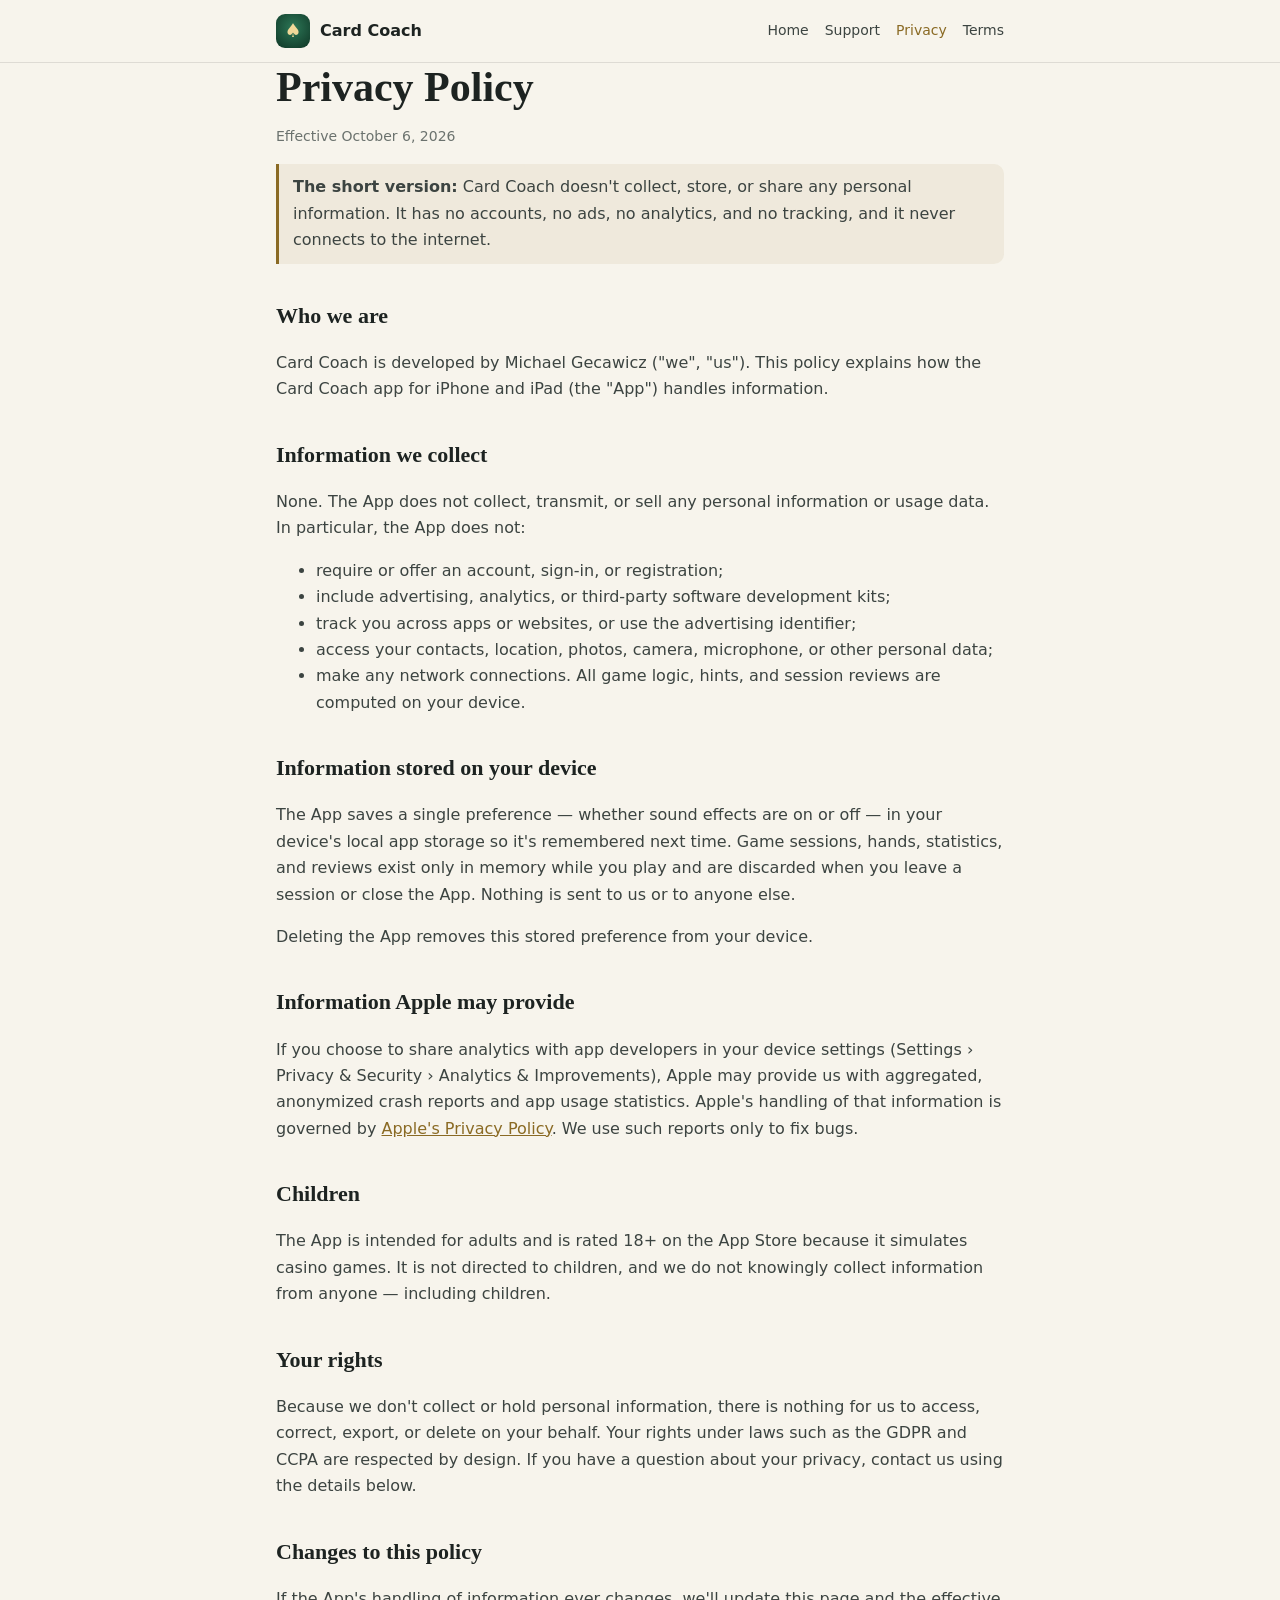
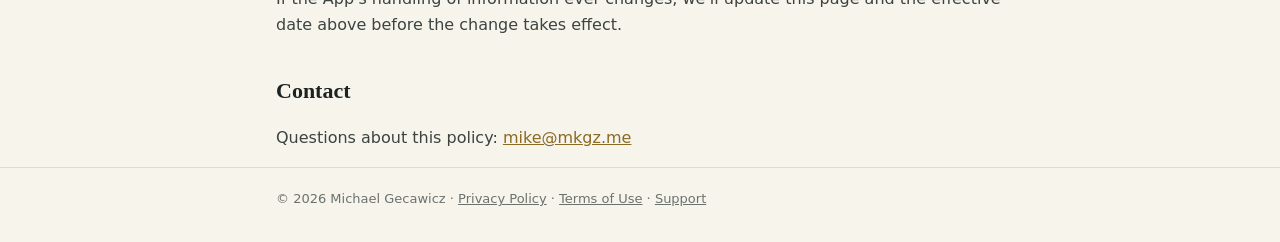
==== privacy.html @ a1fa8916 "Card Coach: native iOS poker and blackjack trainer - SwiftUI port of the Hold'em engine with a progr" ====
<!doctype html>
<html lang="en">
<head>
  <meta charset="utf-8">
  <meta name="viewport" content="width=device-width, initial-scale=1">
  <title>Privacy Policy · Card Coach</title>
  <meta name="description" content="Card Coach collects no personal data. Read the full privacy policy.">
  <link rel="stylesheet" href="style.css">
</head>
<body>
  <header class="site">
    <div class="wrap">
      <a class="brand" href="index.html"><span class="mark">♠</span> Card Coach</a>
      <nav>
        <a href="index.html">Home</a>
        <a href="support.html">Support</a>
        <a href="privacy.html" aria-current="page">Privacy</a>
        <a href="terms.html">Terms</a>
      </nav>
    </div>
  </header>
  <main class="wrap">
    <h1>Privacy Policy</h1>
    <p class="meta">Effective October 6, 2026</p>

    <p class="note"><strong>The short version:</strong> Card Coach doesn't collect, store, or share any personal information. It has no accounts, no ads, no analytics, and no tracking, and it never connects to the internet.</p>

    <h2>Who we are</h2>
    <p>Card Coach is developed by Michael Gecawicz ("we", "us"). This policy explains how the Card Coach app for iPhone and iPad (the "App") handles information.</p>

    <h2>Information we collect</h2>
    <p>None. The App does not collect, transmit, or sell any personal information or usage data. In particular, the App does not:</p>
    <ul>
      <li>require or offer an account, sign-in, or registration;</li>
      <li>include advertising, analytics, or third-party software development kits;</li>
      <li>track you across apps or websites, or use the advertising identifier;</li>
      <li>access your contacts, location, photos, camera, microphone, or other personal data;</li>
      <li>make any network connections. All game logic, hints, and session reviews are computed on your device.</li>
    </ul>

    <h2>Information stored on your device</h2>
    <p>The App saves a single preference — whether sound effects are on or off — in your device's local app storage so it's remembered next time. Game sessions, hands, statistics, and reviews exist only in memory while you play and are discarded when you leave a session or close the App. Nothing is sent to us or to anyone else.</p>
    <p>Deleting the App removes this stored preference from your device.</p>

    <h2>Information Apple may provide</h2>
    <p>If you choose to share analytics with app developers in your device settings (Settings › Privacy &amp; Security › Analytics &amp; Improvements), Apple may provide us with aggregated, anonymized crash reports and app usage statistics. Apple's handling of that information is governed by <a href="https://www.apple.com/legal/privacy/">Apple's Privacy Policy</a>. We use such reports only to fix bugs.</p>

    <h2>Children</h2>
    <p>The App is intended for adults and is rated 18+ on the App Store because it simulates casino games. It is not directed to children, and we do not knowingly collect information from anyone — including children.</p>

    <h2>Your rights</h2>
    <p>Because we don't collect or hold personal information, there is nothing for us to access, correct, export, or delete on your behalf. Your rights under laws such as the GDPR and CCPA are respected by design. If you have a question about your privacy, contact us using the details below.</p>

    <h2>Changes to this policy</h2>
    <p>If the App's handling of information ever changes, we'll update this page and the effective date above before the change takes effect.</p>

    <h2>Contact</h2>
    <p>Questions about this policy: <a href="mailto:mike@mkgz.me">mike@mkgz.me</a></p>
  </main>
  <footer class="site">
    <div class="wrap">© 2026 Michael Gecawicz · <a href="privacy.html">Privacy Policy</a> · <a href="terms.html">Terms of Use</a> · <a href="support.html">Support</a></div>
  </footer>
</body>
</html>
---- style.css ----
:root {
  --bg: #0a0e0d;
  --panel: #141a19;
  --line: rgba(255, 255, 255, 0.1);
  --text: #ece6d6;
  --text-2: #c3bfb2;
  --muted: #8d968f;
  --accent: #d9b56c;
  --accent-2: #f1d899;
  --felt: #1b553d;
  color-scheme: dark;
}
@media (prefers-color-scheme: light) {
  :root:not([data-theme="dark"]) {
    --bg: #f7f4ec;
    --panel: #ffffff;
    --line: rgba(0, 0, 0, 0.1);
    --text: #1d2321;
    --text-2: #3c4441;
    --muted: #6b726e;
    --accent: #8a6a24;
    --accent-2: #6f541a;
    --felt: #2c7656;
    color-scheme: light;
  }
}
* { box-sizing: border-box; }
body {
  margin: 0;
  background: var(--bg);
  color: var(--text);
  font: 16px/1.65 -apple-system, BlinkMacSystemFont, "Segoe UI", system-ui, sans-serif;
  -webkit-font-smoothing: antialiased;
}
a { color: var(--accent); }
a:hover { color: var(--accent-2); }
.wrap { max-width: 760px; margin: 0 auto; padding: 0 16px; }
header.site {
  border-bottom: 1px solid var(--line);
  padding: 14px 0;
}
header.site .wrap { display: flex; align-items: center; justify-content: space-between; gap: 12px; flex-wrap: wrap; }
.brand { display: flex; align-items: center; gap: 10px; color: var(--text); text-decoration: none; font-weight: 700; }
.brand .mark {
  width: 34px; height: 34px; border-radius: 9px; display: grid; place-items: center;
  background: radial-gradient(circle at 50% 40%, #2c7656, #0f3626); color: #f1d899; font-size: 19px;
}
nav { display: flex; gap: 16px; flex-wrap: wrap; font-size: 14px; }
nav a { color: var(--text-2); text-decoration: none; }
nav a[aria-current="page"], nav a:hover { color: var(--accent); }
main { padding: 36px 0 56px; }
h1 { font-family: ui-serif, Georgia, serif; font-size: clamp(30px, 6vw, 42px); line-height: 1.15; margin: 0 0 8px; }
h2 { font-family: ui-serif, Georgia, serif; font-size: 22px; margin: 34px 0 8px; }
h3 { font-size: 16px; margin: 22px 0 4px; }
p, li { color: var(--text-2); }
.lede { font-size: 18px; color: var(--text-2); }
.meta { color: var(--muted); font-size: 14px; }
.card {
  background: var(--panel); border: 1px solid var(--line); border-radius: 14px; padding: 18px 20px; margin: 16px 0;
}
.card h3:first-child { margin-top: 0; }
.grid { display: grid; grid-template-columns: repeat(auto-fit, minmax(220px, 1fr)); gap: 14px; }
.note {
  border-left: 3px solid var(--accent); padding: 10px 14px; background: color-mix(in srgb, var(--accent) 8%, transparent);
  border-radius: 0 10px 10px 0; color: var(--text-2);
}
.button {
  display: inline-block; padding: 11px 18px; border-radius: 11px; font-weight: 700; text-decoration: none;
  background: linear-gradient(180deg, #f1d899, #d9b56c); color: #231a07;
}
footer.site { border-top: 1px solid var(--line); padding: 20px 0 32px; color: var(--muted); font-size: 13px; }
footer.site a { color: var(--muted); }
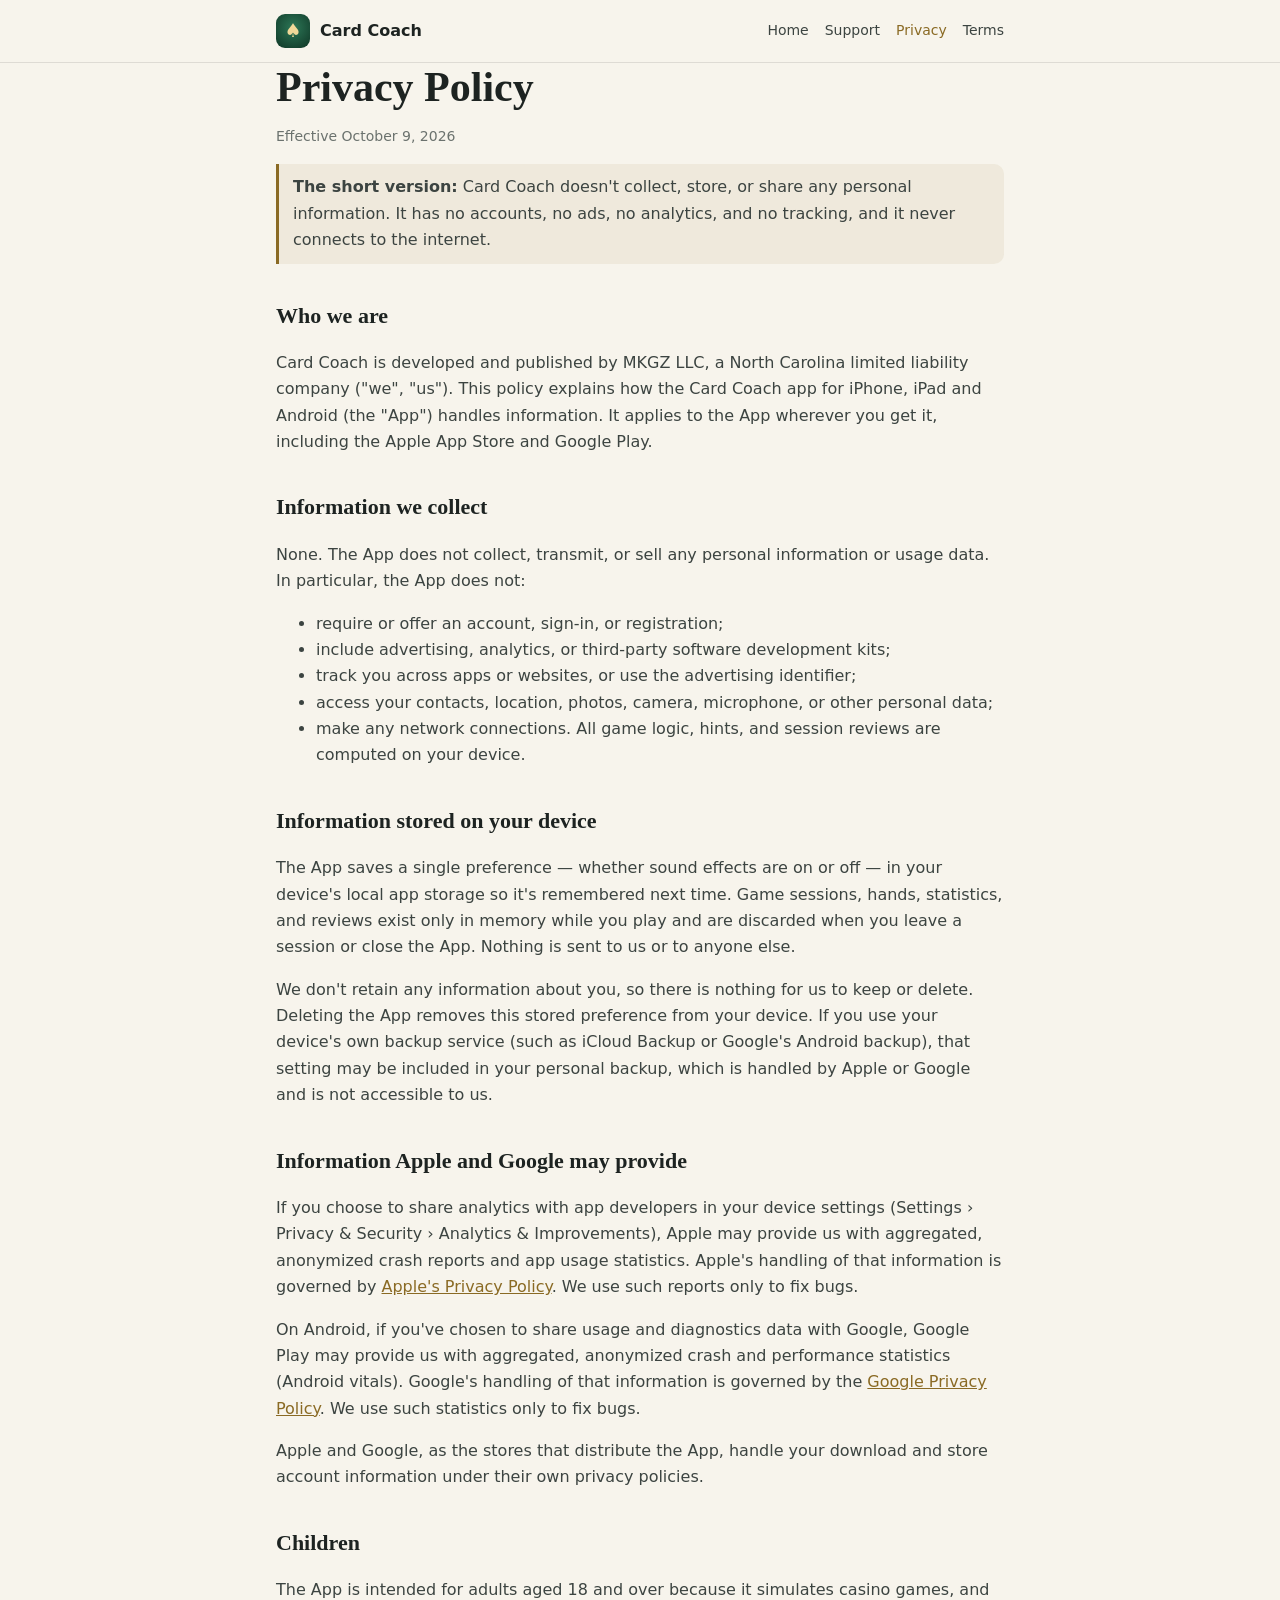
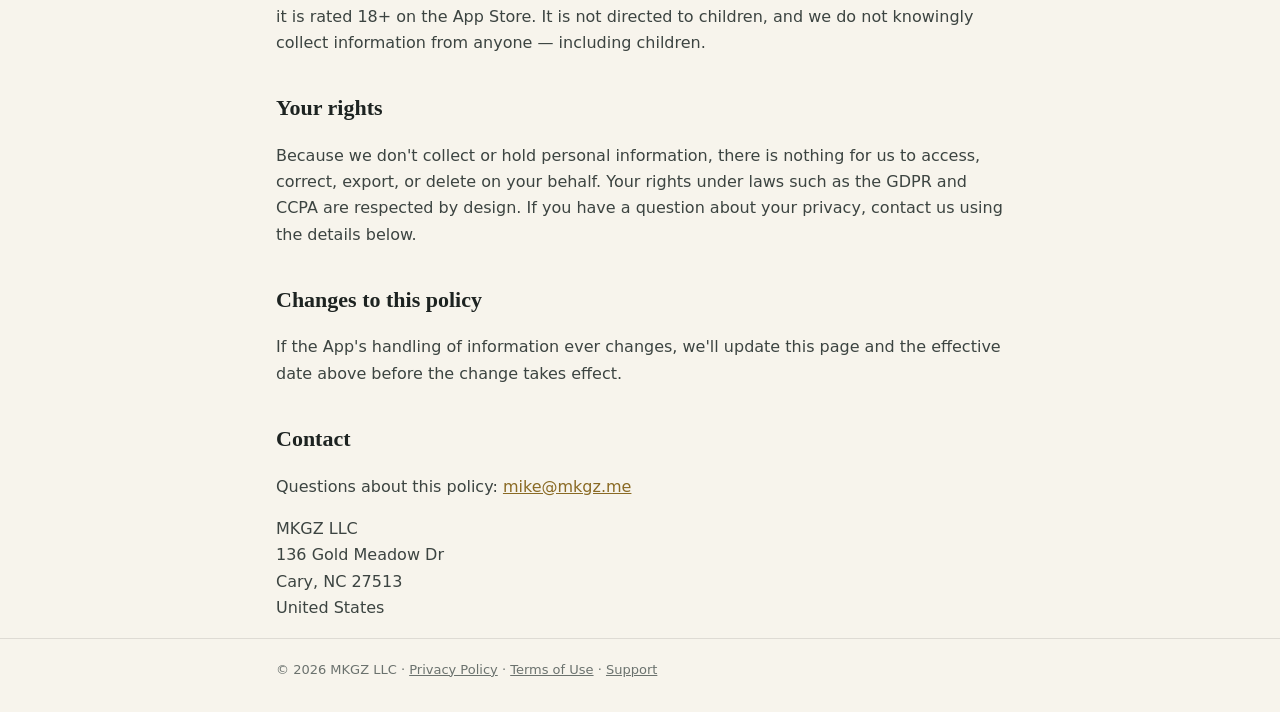
==== commit d50ec1a3: "site: name MKGZ LLC as publisher and cover Android Privacy policy and terms now come from MKGZ LLC a" ====
--- a/privacy.html
+++ b/privacy.html
@@ -21,12 +21,12 @@
   </header>
   <main class="wrap">
     <h1>Privacy Policy</h1>
-    <p class="meta">Effective October 6, 2026</p>
+    <p class="meta">Effective October 9, 2026</p>
 
     <p class="note"><strong>The short version:</strong> Card Coach doesn't collect, store, or share any personal information. It has no accounts, no ads, no analytics, and no tracking, and it never connects to the internet.</p>
 
     <h2>Who we are</h2>
-    <p>Card Coach is developed by Michael Gecawicz ("we", "us"). This policy explains how the Card Coach app for iPhone and iPad (the "App") handles information.</p>
+    <p>Card Coach is developed and published by MKGZ LLC, a North Carolina limited liability company ("we", "us"). This policy explains how the Card Coach app for iPhone, iPad and Android (the "App") handles information. It applies to the App wherever you get it, including the Apple App Store and Google Play.</p>
 
     <h2>Information we collect</h2>
     <p>None. The App does not collect, transmit, or sell any personal information or usage data. In particular, the App does not:</p>
@@ -40,13 +40,15 @@
 
     <h2>Information stored on your device</h2>
     <p>The App saves a single preference — whether sound effects are on or off — in your device's local app storage so it's remembered next time. Game sessions, hands, statistics, and reviews exist only in memory while you play and are discarded when you leave a session or close the App. Nothing is sent to us or to anyone else.</p>
-    <p>Deleting the App removes this stored preference from your device.</p>
+    <p>We don't retain any information about you, so there is nothing for us to keep or delete. Deleting the App removes this stored preference from your device. If you use your device's own backup service (such as iCloud Backup or Google's Android backup), that setting may be included in your personal backup, which is handled by Apple or Google and is not accessible to us.</p>
 
-    <h2>Information Apple may provide</h2>
+    <h2>Information Apple and Google may provide</h2>
     <p>If you choose to share analytics with app developers in your device settings (Settings › Privacy &amp; Security › Analytics &amp; Improvements), Apple may provide us with aggregated, anonymized crash reports and app usage statistics. Apple's handling of that information is governed by <a href="https://www.apple.com/legal/privacy/">Apple's Privacy Policy</a>. We use such reports only to fix bugs.</p>
+    <p>On Android, if you've chosen to share usage and diagnostics data with Google, Google Play may provide us with aggregated, anonymized crash and performance statistics (Android vitals). Google's handling of that information is governed by the <a href="https://policies.google.com/privacy">Google Privacy Policy</a>. We use such statistics only to fix bugs.</p>
+    <p>Apple and Google, as the stores that distribute the App, handle your download and store account information under their own privacy policies.</p>
 
     <h2>Children</h2>
-    <p>The App is intended for adults and is rated 18+ on the App Store because it simulates casino games. It is not directed to children, and we do not knowingly collect information from anyone — including children.</p>
+    <p>The App is intended for adults aged 18 and over because it simulates casino games, and it is rated 18+ on the App Store. It is not directed to children, and we do not knowingly collect information from anyone — including children.</p>
 
     <h2>Your rights</h2>
     <p>Because we don't collect or hold personal information, there is nothing for us to access, correct, export, or delete on your behalf. Your rights under laws such as the GDPR and CCPA are respected by design. If you have a question about your privacy, contact us using the details below.</p>
@@ -56,9 +58,10 @@
 
     <h2>Contact</h2>
     <p>Questions about this policy: <a href="mailto:mike@mkgz.me">mike@mkgz.me</a></p>
+    <p>MKGZ LLC<br>136 Gold Meadow Dr<br>Cary, NC 27513<br>United States</p>
   </main>
   <footer class="site">
-    <div class="wrap">© 2026 Michael Gecawicz · <a href="privacy.html">Privacy Policy</a> · <a href="terms.html">Terms of Use</a> · <a href="support.html">Support</a></div>
+    <div class="wrap">© 2026 MKGZ LLC · <a href="privacy.html">Privacy Policy</a> · <a href="terms.html">Terms of Use</a> · <a href="support.html">Support</a></div>
   </footer>
 </body>
 </html>
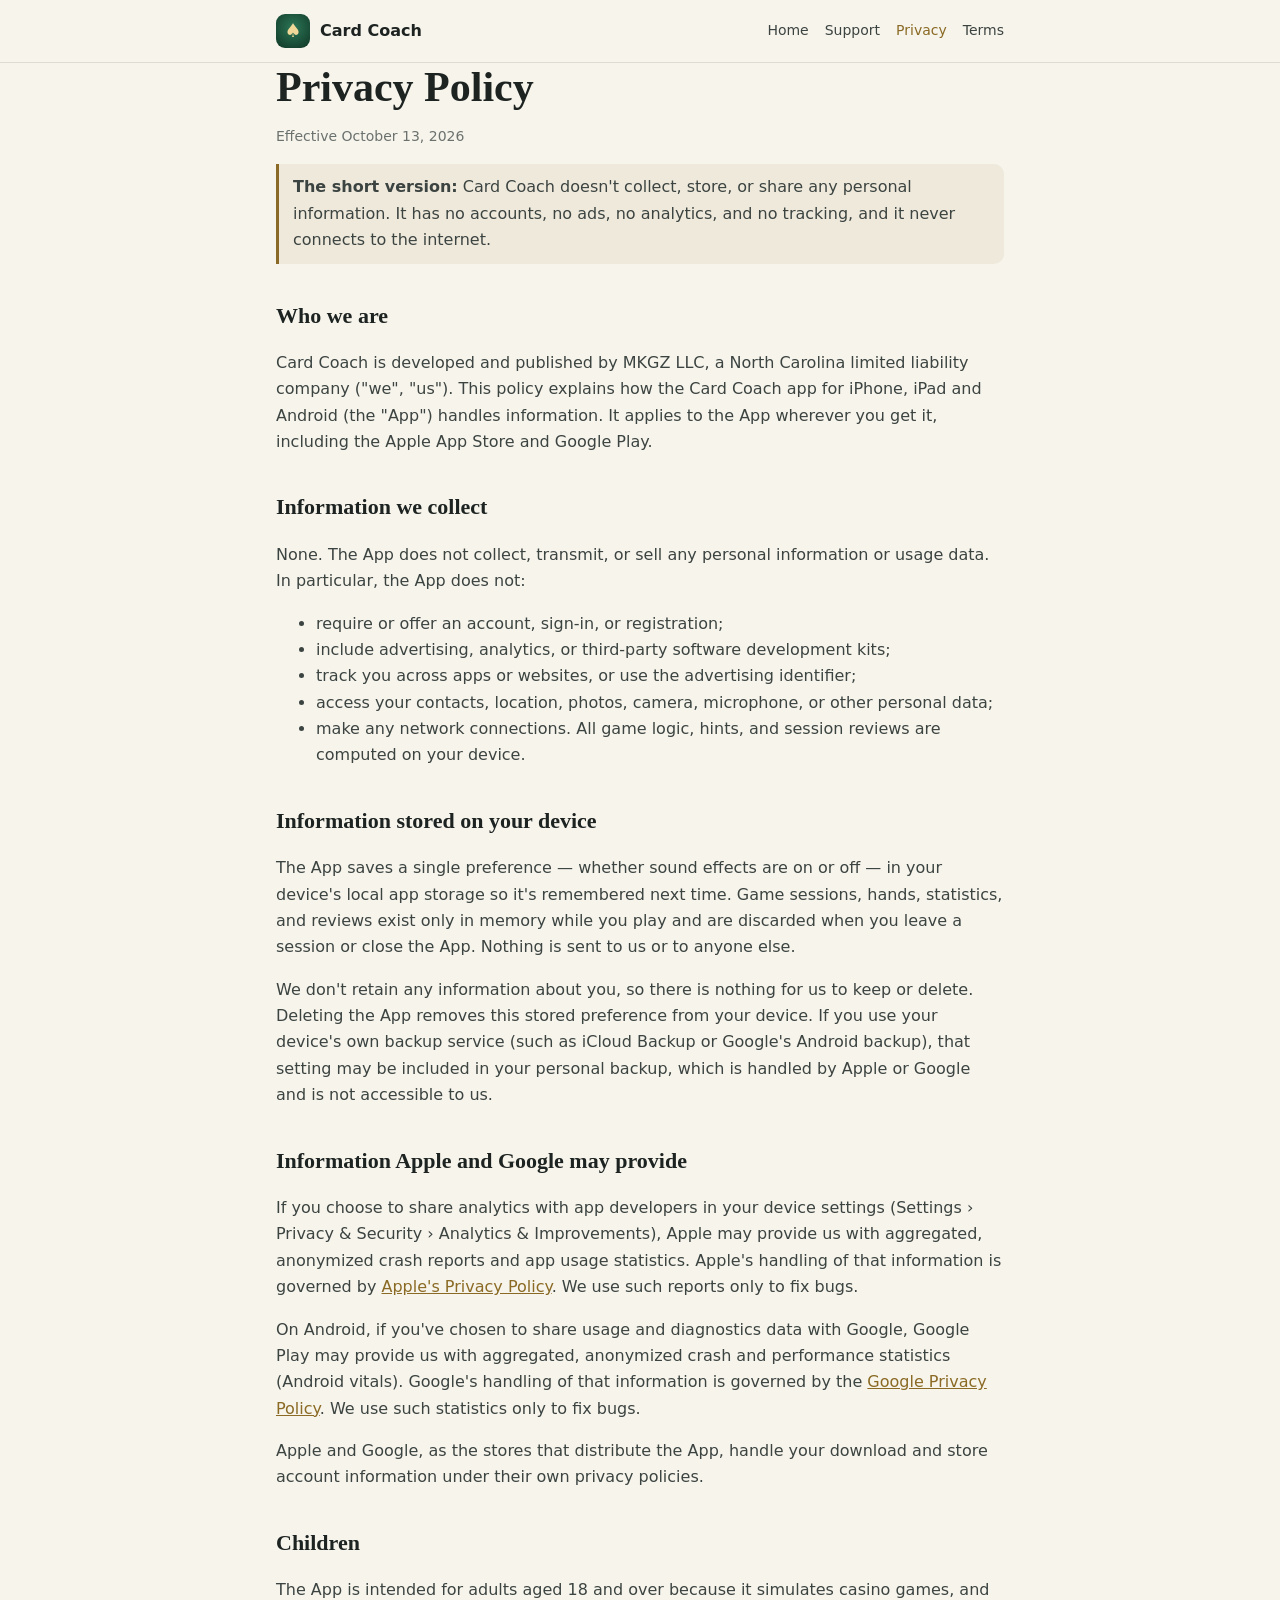
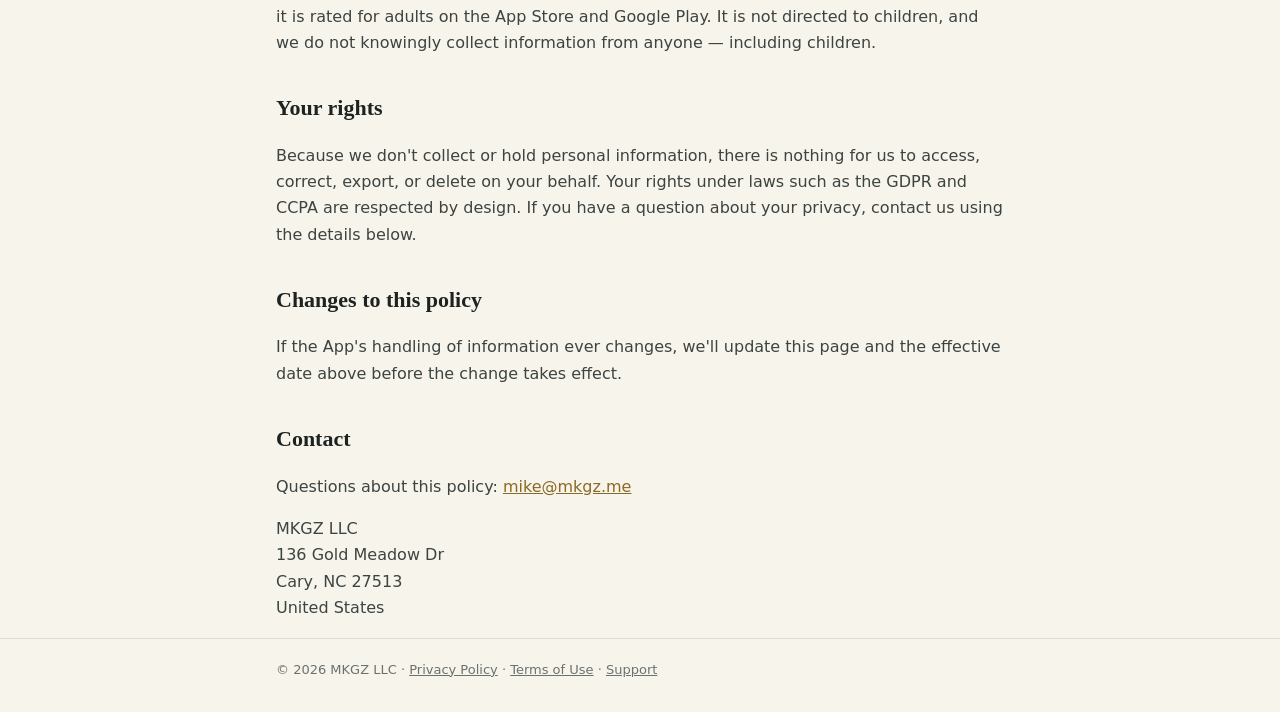
==== commit f9261fc0: "site: privacy policy notes the adult rating on Google Play too Co-Authored-By: Claude Opus 5.5 <nore" ====
--- a/privacy.html
+++ b/privacy.html
@@ -21,7 +21,7 @@
   </header>
   <main class="wrap">
     <h1>Privacy Policy</h1>
-    <p class="meta">Effective October 9, 2026</p>
+    <p class="meta">Effective October 13, 2026</p>
 
     <p class="note"><strong>The short version:</strong> Card Coach doesn't collect, store, or share any personal information. It has no accounts, no ads, no analytics, and no tracking, and it never connects to the internet.</p>
 
@@ -48,7 +48,7 @@
     <p>Apple and Google, as the stores that distribute the App, handle your download and store account information under their own privacy policies.</p>
 
     <h2>Children</h2>
-    <p>The App is intended for adults aged 18 and over because it simulates casino games, and it is rated 18+ on the App Store. It is not directed to children, and we do not knowingly collect information from anyone — including children.</p>
+    <p>The App is intended for adults aged 18 and over because it simulates casino games, and it is rated for adults on the App Store and Google Play. It is not directed to children, and we do not knowingly collect information from anyone — including children.</p>
 
     <h2>Your rights</h2>
     <p>Because we don't collect or hold personal information, there is nothing for us to access, correct, export, or delete on your behalf. Your rights under laws such as the GDPR and CCPA are respected by design. If you have a question about your privacy, contact us using the details below.</p>
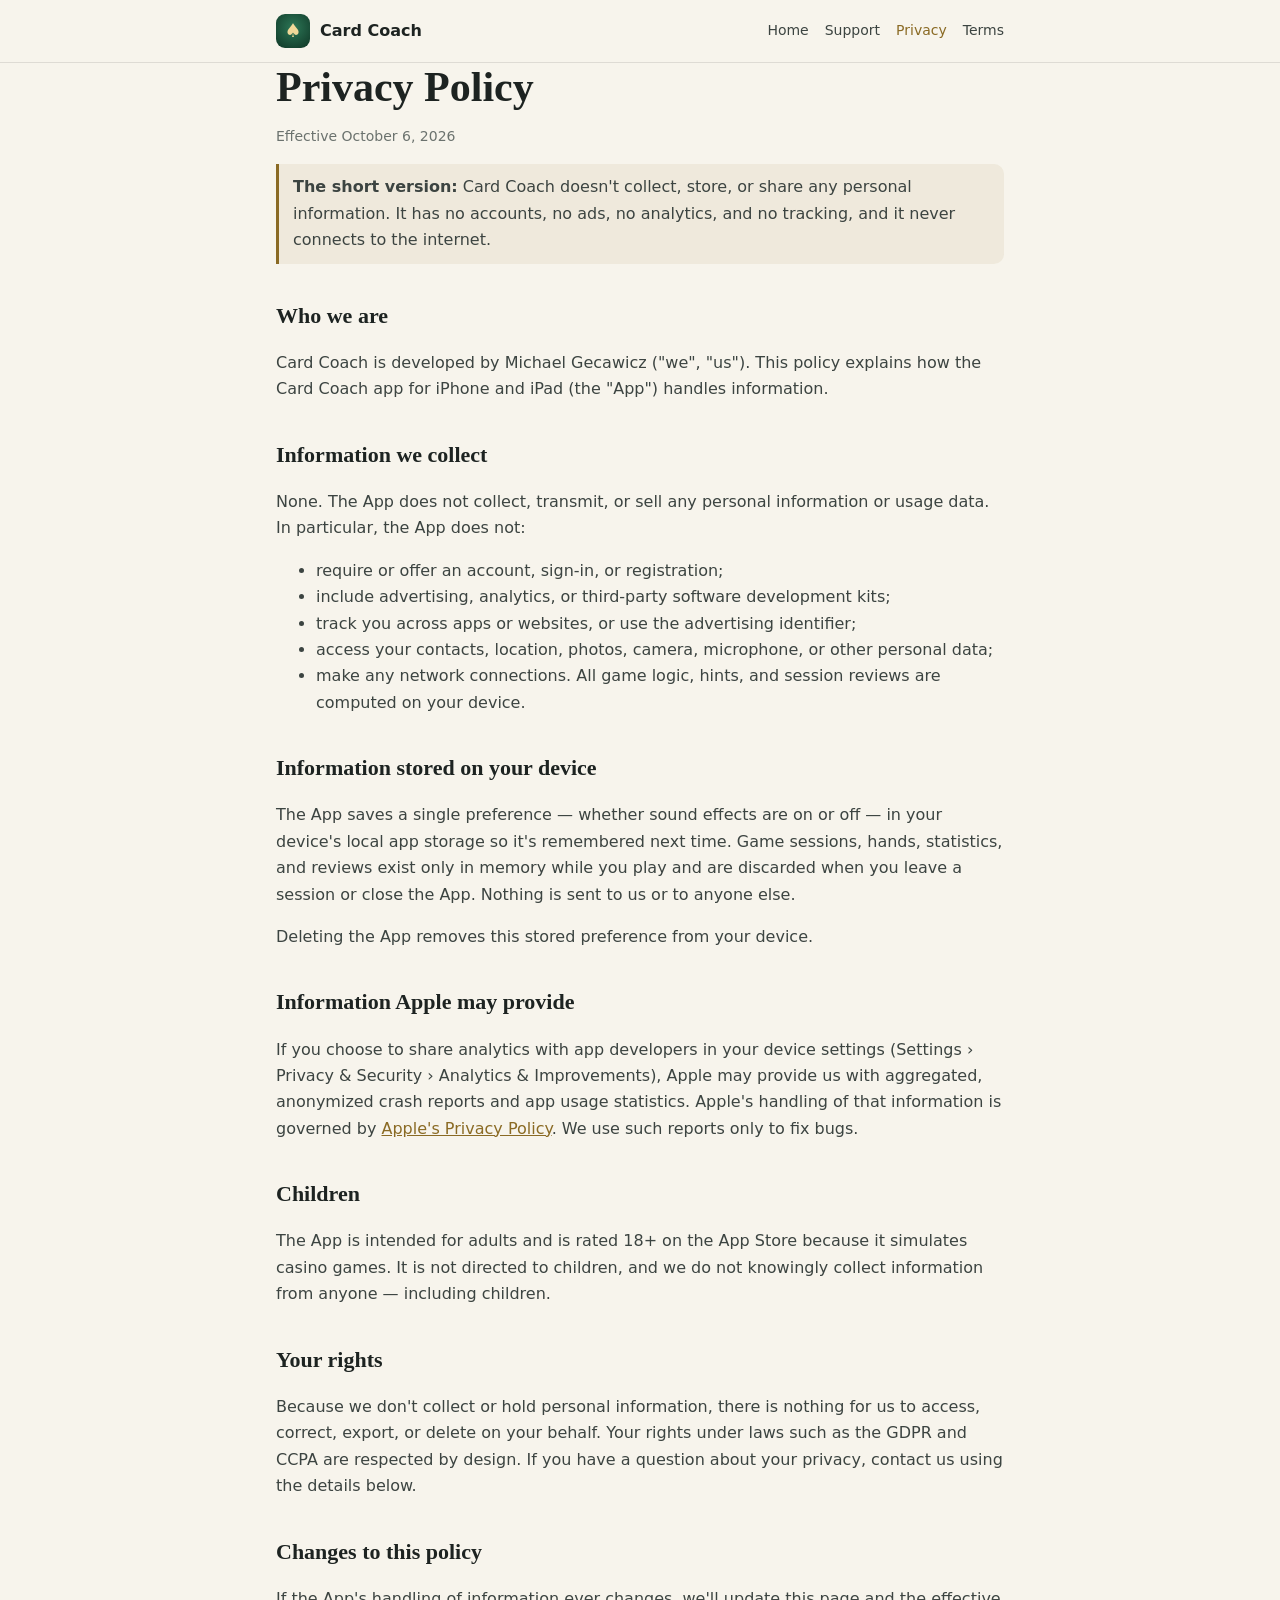
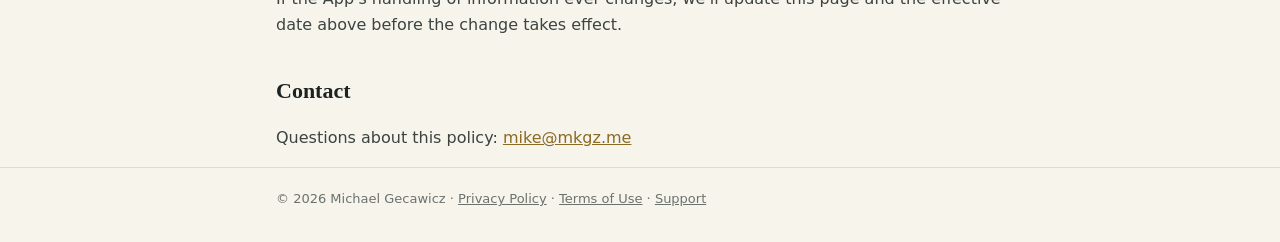
==== commit e8896a13: "Publish site and web app (6ef60bc)" ====
--- a/privacy.html
+++ b/privacy.html
@@ -21,12 +21,12 @@
   </header>
   <main class="wrap">
     <h1>Privacy Policy</h1>
-    <p class="meta">Effective October 13, 2026</p>
+    <p class="meta">Effective October 6, 2026</p>
 
     <p class="note"><strong>The short version:</strong> Card Coach doesn't collect, store, or share any personal information. It has no accounts, no ads, no analytics, and no tracking, and it never connects to the internet.</p>
 
     <h2>Who we are</h2>
-    <p>Card Coach is developed and published by MKGZ LLC, a North Carolina limited liability company ("we", "us"). This policy explains how the Card Coach app for iPhone, iPad and Android (the "App") handles information. It applies to the App wherever you get it, including the Apple App Store and Google Play.</p>
+    <p>Card Coach is developed by Michael Gecawicz ("we", "us"). This policy explains how the Card Coach app for iPhone and iPad (the "App") handles information.</p>
 
     <h2>Information we collect</h2>
     <p>None. The App does not collect, transmit, or sell any personal information or usage data. In particular, the App does not:</p>
@@ -40,15 +40,13 @@
 
     <h2>Information stored on your device</h2>
     <p>The App saves a single preference — whether sound effects are on or off — in your device's local app storage so it's remembered next time. Game sessions, hands, statistics, and reviews exist only in memory while you play and are discarded when you leave a session or close the App. Nothing is sent to us or to anyone else.</p>
-    <p>We don't retain any information about you, so there is nothing for us to keep or delete. Deleting the App removes this stored preference from your device. If you use your device's own backup service (such as iCloud Backup or Google's Android backup), that setting may be included in your personal backup, which is handled by Apple or Google and is not accessible to us.</p>
+    <p>Deleting the App removes this stored preference from your device.</p>
 
-    <h2>Information Apple and Google may provide</h2>
+    <h2>Information Apple may provide</h2>
     <p>If you choose to share analytics with app developers in your device settings (Settings › Privacy &amp; Security › Analytics &amp; Improvements), Apple may provide us with aggregated, anonymized crash reports and app usage statistics. Apple's handling of that information is governed by <a href="https://www.apple.com/legal/privacy/">Apple's Privacy Policy</a>. We use such reports only to fix bugs.</p>
-    <p>On Android, if you've chosen to share usage and diagnostics data with Google, Google Play may provide us with aggregated, anonymized crash and performance statistics (Android vitals). Google's handling of that information is governed by the <a href="https://policies.google.com/privacy">Google Privacy Policy</a>. We use such statistics only to fix bugs.</p>
-    <p>Apple and Google, as the stores that distribute the App, handle your download and store account information under their own privacy policies.</p>
 
     <h2>Children</h2>
-    <p>The App is intended for adults aged 18 and over because it simulates casino games, and it is rated for adults on the App Store and Google Play. It is not directed to children, and we do not knowingly collect information from anyone — including children.</p>
+    <p>The App is intended for adults and is rated 18+ on the App Store because it simulates casino games. It is not directed to children, and we do not knowingly collect information from anyone — including children.</p>
 
     <h2>Your rights</h2>
     <p>Because we don't collect or hold personal information, there is nothing for us to access, correct, export, or delete on your behalf. Your rights under laws such as the GDPR and CCPA are respected by design. If you have a question about your privacy, contact us using the details below.</p>
@@ -58,10 +56,9 @@
 
     <h2>Contact</h2>
     <p>Questions about this policy: <a href="mailto:mike@mkgz.me">mike@mkgz.me</a></p>
-    <p>MKGZ LLC<br>136 Gold Meadow Dr<br>Cary, NC 27513<br>United States</p>
   </main>
   <footer class="site">
-    <div class="wrap">© 2026 MKGZ LLC · <a href="privacy.html">Privacy Policy</a> · <a href="terms.html">Terms of Use</a> · <a href="support.html">Support</a></div>
+    <div class="wrap">© 2026 Michael Gecawicz · <a href="privacy.html">Privacy Policy</a> · <a href="terms.html">Terms of Use</a> · <a href="support.html">Support</a></div>
   </footer>
 </body>
 </html>
